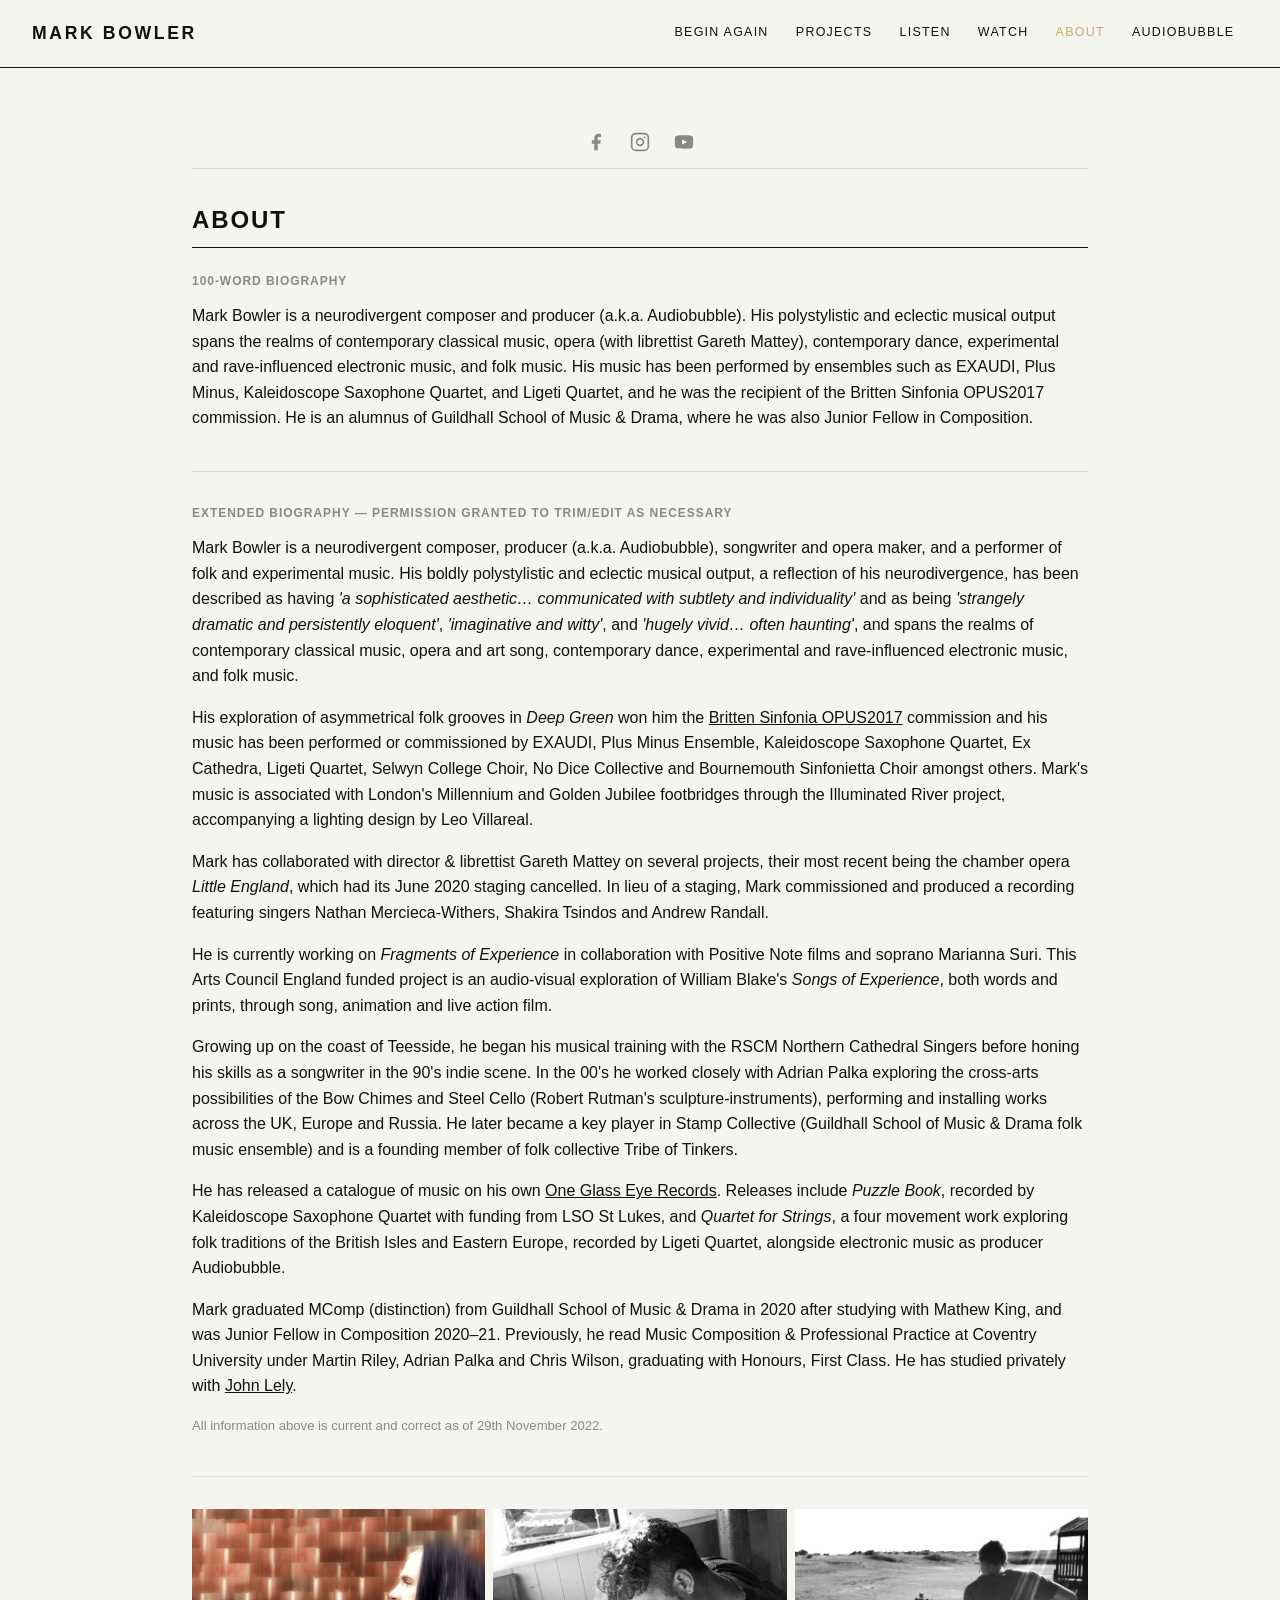
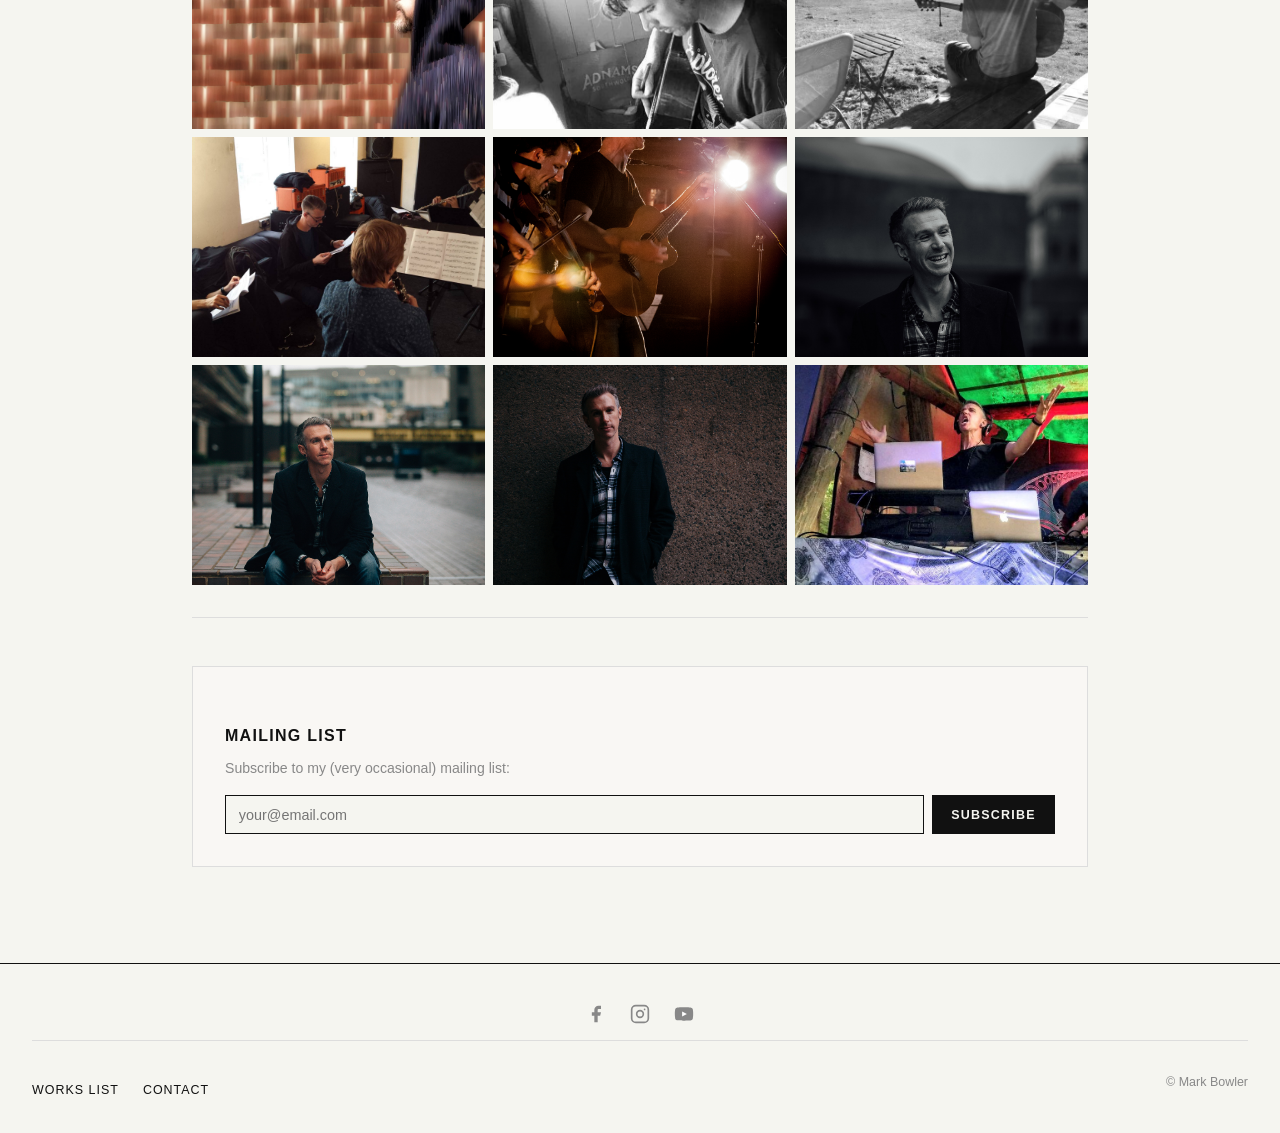
==== about.html @ 7967b2ca "Add files via upload" ====
<!DOCTYPE html>
<html lang="en">
<head>
  <meta charset="UTF-8">
  <meta name="viewport" content="width=device-width, initial-scale=1.0">
  <title>About – Mark Bowler</title>
  <link rel="stylesheet" href="css/style.css">
</head>
<body>

<header></header>

<main>
  <h2>About</h2>

  <section class="bio-section">
    <h3>100-word biography</h3>
    <p>
      Mark Bowler is a neurodivergent composer and producer (a.k.a. Audiobubble). His polystylistic
      and eclectic musical output spans the realms of contemporary classical music, opera (with
      librettist Gareth Mattey), contemporary dance, experimental and rave-influenced electronic music,
      and folk music. His music has been performed by ensembles such as EXAUDI, Plus Minus,
      Kaleidoscope Saxophone Quartet, and Ligeti Quartet, and he was the recipient of the Britten
      Sinfonia OPUS2017 commission. He is an alumnus of Guildhall School of Music &amp; Drama, where
      he was also Junior Fellow in Composition.
    </p>
  </section>

  <hr>

  <section class="bio-section">
    <h3>Extended biography — permission granted to trim/edit as necessary</h3>
    <p>
      Mark Bowler is a neurodivergent composer, producer (a.k.a. Audiobubble), songwriter and opera
      maker, and a performer of folk and experimental music. His boldly polystylistic and eclectic
      musical output, a reflection of his neurodivergence, has been described as having
      <em>'a sophisticated aesthetic… communicated with subtlety and individuality'</em> and as being
      <em>'strangely dramatic and persistently eloquent'</em>, <em>'imaginative and witty'</em>, and
      <em>'hugely vivid… often haunting'</em>, and spans the realms of contemporary classical music,
      opera and art song, contemporary dance, experimental and rave-influenced electronic music,
      and folk music.
    </p>
    <p>
      His exploration of asymmetrical folk grooves in <em>Deep Green</em> won him the
      <a href="https://mbmus.uk/OPUS2017" target="_blank" rel="noopener">Britten Sinfonia OPUS2017</a>
      commission and his music has been performed or commissioned by EXAUDI, Plus Minus Ensemble,
      Kaleidoscope Saxophone Quartet, Ex Cathedra, Ligeti Quartet, Selwyn College Choir, No Dice
      Collective and Bournemouth Sinfonietta Choir amongst others. Mark's music is associated with
      London's Millennium and Golden Jubilee footbridges through the Illuminated River project,
      accompanying a lighting design by Leo Villareal.
    </p>
    <p>
      Mark has collaborated with director &amp; librettist Gareth Mattey on several projects, their
      most recent being the chamber opera <em>Little England</em>, which had its June 2020 staging
      cancelled. In lieu of a staging, Mark commissioned and produced a recording featuring singers
      Nathan Mercieca-Withers, Shakira Tsindos and Andrew Randall.
    </p>
    <p>
      He is currently working on <em>Fragments of Experience</em> in collaboration with Positive Note
      films and soprano Marianna Suri. This Arts Council England funded project is an audio-visual
      exploration of William Blake's <em>Songs of Experience</em>, both words and prints, through song,
      animation and live action film.
    </p>
    <p>
      Growing up on the coast of Teesside, he began his musical training with the RSCM Northern
      Cathedral Singers before honing his skills as a songwriter in the 90's indie scene. In the
      00's he worked closely with Adrian Palka exploring the cross-arts possibilities of the Bow
      Chimes and Steel Cello (Robert Rutman's sculpture-instruments), performing and installing works
      across the UK, Europe and Russia. He later became a key player in Stamp Collective (Guildhall
      School of Music &amp; Drama folk music ensemble) and is a founding member of folk collective
      Tribe of Tinkers.
    </p>
    <p>
      He has released a catalogue of music on his own
      <a href="http://www.oneglasseye.co.uk/" target="_blank" rel="noopener">One Glass Eye Records</a>.
      Releases include <em>Puzzle Book</em>, recorded by Kaleidoscope Saxophone Quartet with funding
      from LSO St Lukes, and <em>Quartet for Strings</em>, a four movement work exploring folk
      traditions of the British Isles and Eastern Europe, recorded by Ligeti Quartet, alongside
      electronic music as producer Audiobubble.
    </p>
    <p>
      Mark graduated MComp (distinction) from Guildhall School of Music &amp; Drama in 2020 after
      studying with Mathew King, and was Junior Fellow in Composition 2020–21. Previously, he read
      Music Composition &amp; Professional Practice at Coventry University under Martin Riley, Adrian
      Palka and Chris Wilson, graduating with Honours, First Class. He has studied privately with
      <a href="http://johnlely.co.uk/" target="_blank" rel="noopener">John Lely</a>.
    </p>
    <p style="font-size:0.82rem;color:var(--mid);">All information above is current and correct as of 29th November 2022.</p>
  </section>

  <hr>

  <div class="photo-gallery">
    <a href="audiobubble-1920x1080_orig.jpg" target="_blank">
      <img src="images/audiobubble-1920x1080.jpg" alt="Audiobubble">
    </a>
    <a href="beach-hut-pic_orig.jpg" target="_blank">
      <img src="images/beach-hut-pic.jpg" alt="Mark Bowler – beach hut">
    </a>
    <a href="beach-hut_orig.jpg" target="_blank">
      <img src="images/beach-hut.jpg" alt="Mark Bowler – beach hut 2">
    </a>
    <a href="britten-sinfonia-2_orig.jpg" target="_blank">
      <img src="images/britten-sinfonia-2.jpg" alt="Britten Sinfonia">
    </a>
    <a href="img-8967_orig.jpg" target="_blank">
      <img src="images/img-8967.jpg" alt="Mark Bowler">
    </a>
    <a href="mark-bowler-2018-2_orig.jpg" target="_blank">
      <img src="images/mark-bowler-2018-2.jpg" alt="Mark Bowler 2018">
    </a>
    <a href="mark-bowler-2018-3_orig.jpg" target="_blank">
      <img src="images/mark-bowler-2018-3.jpg" alt="Mark Bowler 2018">
    </a>
    <a href="mark-bowler-2018-23_orig.jpg" target="_blank">
      <img src="images/mark-bowler-2018-23.jpg" alt="Mark Bowler 2018">
    </a>
    <a href="photo-2019-08-03-15-50-39-crop_orig.jpg" target="_blank">
      <img src="images/photo-2019-08-03-15-50-39-crop.jpg" alt="Mark Bowler 2019">
    </a>
  </div>

  <hr>

  <section class="mailing-list-section">
    <h3>Mailing List</h3>
    <p>Subscribe to my (very occasional) mailing list:</p>
    <form class="mailchimp-form" action="https://markbmusic.us15.list-manage.com/subscribe/post?u=b76125705f27b5b52a41dfa4a&id=9430c9284a" method="post" target="_blank" novalidate>
      <input type="email" name="EMAIL" placeholder="your@email.com" required>
      <div style="position:absolute;left:-5000px" aria-hidden="true"><input type="text" name="b_b76125705f27b5b52a41dfa4a_9430c9284a" tabindex="-1" value=""></div>
      <button type="submit">Subscribe</button>
    </form>
  </section>
</main>

<footer></footer>
<script src="shared.js"></script>
</body>
</html>
---- css/style.css ----
/* =============================================
   MARK BOWLER - markbmusic.co.uk
   Static site CSS
   ============================================= */

*, *::before, *::after {
  box-sizing: border-box;
  margin: 0;
  padding: 0;
}

:root {
  --black: #111111;
  --white: #f5f5f0;
  --accent: #c8a96e;
  --mid: #888;
  --light-border: #ddd;
  --font-serif: 'Georgia', 'Times New Roman', serif;
  --font-sans: 'Helvetica Neue', Arial, sans-serif;
}

html {
  font-size: 16px;
  scroll-behavior: smooth;
}

body {
  background: var(--white);
  color: var(--black);
  font-family: var(--font-sans);
  line-height: 1.6;
  min-height: 100vh;
  display: flex;
  flex-direction: column;
}

a {
  color: var(--black);
  text-decoration: underline;
}

a:hover {
  color: var(--accent);
}

img {
  max-width: 100%;
  height: auto;
  display: block;
}

/* =============================================
   HEADER / NAV
   ============================================= */

header {
  border-bottom: 1px solid var(--black);
  padding: 0 2rem;
  display: flex;
  align-items: center;
  justify-content: space-between;
  flex-wrap: wrap;
  gap: 1rem;
  position: sticky;
  top: 0;
  background: var(--white);
  z-index: 100;
}

.site-title {
  font-family: var(--font-sans);
  font-size: 1.1rem;
  font-weight: 700;
  letter-spacing: 0.15em;
  text-decoration: none;
  text-transform: uppercase;
  padding: 1.2rem 0;
  color: var(--black);
}

nav {
  display: flex;
  align-items: center;
  flex-wrap: wrap;
  gap: 0;
}

nav ul {
  list-style: none;
  display: flex;
  flex-wrap: wrap;
  align-items: center;
  gap: 0;
}

nav ul li {
  position: relative;
}

nav ul li a {
  display: block;
  padding: 1.2rem 0.85rem;
  font-size: 0.78rem;
  letter-spacing: 0.1em;
  text-transform: uppercase;
  text-decoration: none;
  font-weight: 500;
  white-space: nowrap;
  transition: color 0.2s;
}

nav ul li a:hover,
nav ul li a.active {
  color: var(--accent);
}

/* Dropdown */
nav ul li ul.dropdown {
  display: none;
  position: absolute;
  top: 100%;
  left: 0;
  background: var(--white);
  border: 1px solid var(--black);
  min-width: 220px;
  z-index: 200;
  flex-direction: column;
  gap: 0;
}

nav ul li:hover ul.dropdown {
  display: flex;
}

nav ul li ul.dropdown li a {
  padding: 0.7rem 1rem;
  font-size: 0.74rem;
  border-bottom: 1px solid var(--light-border);
}

nav ul li ul.dropdown li:last-child a {
  border-bottom: none;
}

/* Mobile nav toggle */
.nav-toggle {
  display: none;
  background: none;
  border: none;
  cursor: pointer;
  font-size: 1.4rem;
  padding: 0.5rem;
}

/* =============================================
   MAIN CONTENT
   ============================================= */

main {
  flex: 1;
  padding: 3rem 2rem;
  max-width: 960px;
  margin: 0 auto;
  width: 100%;
}

h1, h2, h3 {
  font-family: var(--font-sans);
  letter-spacing: 0.08em;
  text-transform: uppercase;
}

h2 {
  font-size: 1.5rem;
  margin-bottom: 1.5rem;
  padding-bottom: 0.5rem;
  border-bottom: 1px solid var(--black);
}

h3 {
  font-size: 1rem;
  margin: 1.5rem 0 0.5rem;
}

p {
  margin-bottom: 1rem;
}

hr {
  border: none;
  border-top: 1px solid var(--light-border);
  margin: 2rem 0;
}

blockquote {
  border-left: 3px solid var(--accent);
  padding-left: 1rem;
  margin: 1.5rem 0;
  color: #444;
  font-style: italic;
}

/* =============================================
   HOME PAGE
   ============================================= */

.home-intro {
  margin-bottom: 3rem;
}

.home-intro h2 {
  font-size: 2rem;
  border-bottom: none;
  margin-bottom: 1rem;
}

.home-intro p {
  font-size: 1.1rem;
  max-width: 640px;
  line-height: 1.8;
}

.home-featured {
  display: grid;
  grid-template-columns: 1fr 1fr;
  gap: 2rem;
  margin-bottom: 3rem;
  align-items: center;
}

.home-featured img {
  width: 100%;
}

.home-featured .featured-text p {
  margin-bottom: 0.5rem;
}

/* =============================================
   PROJECTS PAGE
   ============================================= */

.projects-grid {
  display: grid;
  grid-template-columns: repeat(2, 1fr);
  gap: 2rem;
  margin-top: 1.5rem;
}

.project-card {
  border: 1px solid var(--light-border);
  text-decoration: none;
  display: block;
  transition: border-color 0.2s;
}

.project-card:hover {
  border-color: var(--accent);
}

.project-card img {
  width: 100%;
}

.project-card .card-label {
  padding: 0.75rem 1rem;
  font-size: 0.8rem;
  letter-spacing: 0.08em;
  text-transform: uppercase;
  font-weight: 600;
}

/* =============================================
   PROJECT DETAIL PAGES
   ============================================= */

.project-hero {
  margin-bottom: 2rem;
}

.project-hero img {
  width: 100%;
  max-height: 400px;
  object-fit: cover;
}

.two-col {
  display: grid;
  grid-template-columns: 1fr 1fr;
  gap: 2rem;
  margin: 2rem 0;
}

.two-col.wide-left {
  grid-template-columns: 2fr 1fr;
}

.credits-box {
  background: #f0ede8;
  padding: 1.5rem;
  font-size: 0.85rem;
  line-height: 1.8;
}

.credits-box strong {
  display: block;
  margin-bottom: 0.5rem;
  font-size: 0.75rem;
  letter-spacing: 0.1em;
  text-transform: uppercase;
}

.team-grid {
  display: grid;
  grid-template-columns: repeat(4, 1fr);
  gap: 1.5rem;
  margin: 2rem 0;
}

.team-member {
  text-align: center;
}

.team-member img {
  width: 100%;
  aspect-ratio: 1;
  object-fit: cover;
  margin-bottom: 0.5rem;
}

.team-member a {
  font-size: 0.78rem;
  display: block;
  line-height: 1.4;
}

.photo-strip {
  display: grid;
  grid-template-columns: repeat(3, 1fr);
  gap: 0.5rem;
  margin: 2rem 0;
}

.photo-strip img {
  width: 100%;
  aspect-ratio: 4/3;
  object-fit: cover;
}

.photo-strip.two-up {
  grid-template-columns: 1fr 1fr;
}

.cta-links {
  margin: 1.5rem 0;
  display: flex;
  gap: 1rem;
  flex-wrap: wrap;
}

.btn {
  display: inline-block;
  padding: 0.7rem 1.4rem;
  font-size: 0.78rem;
  letter-spacing: 0.1em;
  text-transform: uppercase;
  font-weight: 600;
  text-decoration: none;
  border: 2px solid var(--black);
  transition: background 0.2s, color 0.2s;
}

.btn:hover {
  background: var(--black);
  color: var(--white);
}

.btn.btn-accent {
  border-color: var(--accent);
  color: var(--accent);
}

.btn.btn-accent:hover {
  background: var(--accent);
  color: var(--white);
}

.tracklist {
  list-style: none;
  font-size: 0.9rem;
  line-height: 2;
  border-top: 1px solid var(--light-border);
  padding-top: 1rem;
}

/* =============================================
   LISTEN PAGE
   ============================================= */

.bandcamp-grid {
  display: grid;
  grid-template-columns: repeat(3, 1fr);
  gap: 1.5rem;
  margin: 2rem 0;
}

.bandcamp-grid iframe {
  width: 100%;
}

/* =============================================
   WATCH PAGE
   ============================================= */

.video-grid {
  display: grid;
  grid-template-columns: repeat(2, 1fr);
  gap: 1.5rem;
  margin: 1.5rem 0;
}

.video-wrap {
  position: relative;
  padding-bottom: 56.25%;
  height: 0;
  overflow: hidden;
}

.video-wrap iframe {
  position: absolute;
  top: 0; left: 0;
  width: 100%; height: 100%;
  border: 0;
}

/* =============================================
   ABOUT PAGE
   ============================================= */

.bio-section {
  margin-bottom: 2.5rem;
}

.bio-section h3 {
  font-size: 0.75rem;
  color: var(--mid);
  margin-bottom: 0.75rem;
}

.photo-gallery {
  display: grid;
  grid-template-columns: repeat(3, 1fr);
  gap: 0.5rem;
  margin: 2rem 0;
}

.photo-gallery img {
  width: 100%;
  aspect-ratio: 4/3;
  object-fit: cover;
}

/* =============================================
   WORKS LIST PAGE
   ============================================= */

.works-list {
  list-style: none;
}

.works-list li {
  padding: 1rem 0;
  border-bottom: 1px solid var(--light-border);
  font-size: 0.92rem;
}

.works-list li strong {
  display: block;
  font-size: 1rem;
  margin-bottom: 0.2rem;
}

.works-list li .forces {
  color: var(--mid);
  font-size: 0.82rem;
  font-style: italic;
}

.works-list li .description {
  margin-top: 0.25rem;
}

.works-list li .links {
  margin-top: 0.4rem;
  font-size: 0.82rem;
}

/* =============================================
   CONTACT PAGE
   ============================================= */

.contact-intro {
  max-width: 560px;
  margin-bottom: 2rem;
}

.contact-form {
  max-width: 560px;
}

.contact-form .form-group {
  margin-bottom: 1.2rem;
}

.contact-form label {
  display: block;
  font-size: 0.78rem;
  letter-spacing: 0.08em;
  text-transform: uppercase;
  margin-bottom: 0.4rem;
  font-weight: 600;
}

.contact-form input,
.contact-form textarea {
  width: 100%;
  padding: 0.7rem;
  border: 1px solid var(--black);
  background: var(--white);
  font-family: var(--font-sans);
  font-size: 0.95rem;
}

.contact-form textarea {
  min-height: 150px;
  resize: vertical;
}

.contact-form input:focus,
.contact-form textarea:focus {
  outline: 2px solid var(--accent);
}

/* =============================================
   AUDIOBUBBLE PAGE
   ============================================= */

.audiobubble-hero {
  text-align: center;
  padding: 4rem 2rem;
  background: var(--black);
  color: var(--white);
  margin: -3rem -2rem 3rem;
}

.audiobubble-hero h2 {
  font-size: 3rem;
  color: var(--white);
  border-color: var(--white);
  letter-spacing: 0.2em;
  margin-bottom: 0.5rem;
}

.audiobubble-hero .tagline {
  font-size: 1rem;
  letter-spacing: 0.2em;
  text-transform: uppercase;
  color: var(--accent);
  margin-bottom: 2rem;
}

.audiobubble-hero .btn {
  border-color: var(--white);
  color: var(--white);
}

.audiobubble-hero .btn:hover {
  background: var(--white);
  color: var(--black);
}

/* =============================================
   MAILING LIST / MAILCHIMP
   ============================================= */

.mailing-list-section {
  margin: 3rem 0;
  padding: 2rem;
  border: 1px solid var(--light-border);
  background: #f9f7f4;
}

.mailing-list-section p {
  font-size: 0.88rem;
  color: var(--mid);
  margin-bottom: 1rem;
}

.mailchimp-form {
  display: flex;
  gap: 0.5rem;
  flex-wrap: wrap;
}

.mailchimp-form input[type="email"] {
  flex: 1;
  min-width: 200px;
  padding: 0.65rem 0.8rem;
  border: 1px solid var(--black);
  background: var(--white);
  font-size: 0.9rem;
}

.mailchimp-form button {
  padding: 0.65rem 1.2rem;
  background: var(--black);
  color: var(--white);
  border: none;
  font-size: 0.78rem;
  letter-spacing: 0.1em;
  text-transform: uppercase;
  cursor: pointer;
  font-weight: 600;
}

.mailchimp-form button:hover {
  background: var(--accent);
}

/* =============================================
   FOOTER
   ============================================= */

footer {
  border-top: 1px solid var(--black);
  padding: 1.5rem 2rem;
  display: flex;
  justify-content: space-between;
  align-items: center;
  flex-wrap: wrap;
  gap: 1rem;
  font-size: 0.78rem;
}

footer nav ul {
  gap: 1.5rem;
}

footer nav ul li a {
  padding: 0;
  font-size: 0.78rem;
  text-transform: uppercase;
  letter-spacing: 0.08em;
}

footer .copyright {
  color: var(--mid);
}

/* =============================================
   RESPONSIVE
   ============================================= */

@media (max-width: 768px) {
  header {
    padding: 0 1rem;
  }

  .nav-toggle {
    display: block;
  }

  nav {
    width: 100%;
    display: none;
  }

  nav.open {
    display: block;
    border-top: 1px solid var(--light-border);
    padding: 0.5rem 0;
  }

  nav ul {
    flex-direction: column;
    width: 100%;
  }

  nav ul li a {
    padding: 0.6rem 0;
  }

  nav ul li ul.dropdown {
    display: flex;
    position: static;
    border: none;
    border-left: 2px solid var(--accent);
    margin-left: 1rem;
    min-width: auto;
  }

  main {
    padding: 2rem 1rem;
  }

  .home-featured,
  .two-col,
  .two-col.wide-left,
  .projects-grid,
  .team-grid,
  .bandcamp-grid,
  .video-grid,
  .photo-strip,
  .photo-strip.two-up,
  .photo-gallery {
    grid-template-columns: 1fr;
  }

  .audiobubble-hero {
    margin: -2rem -1rem 2rem;
  }

  footer {
    flex-direction: column;
    text-align: center;
  }
}

/* =============================================
   SOCIAL LINKS
   ============================================= */

.social-bar {
  display: flex;
  justify-content: center;
  gap: 1.5rem;
  padding: 1rem 0;
}

.social-bar a {
  color: var(--mid);
  text-decoration: none;
  transition: color 0.2s;
  display: flex;
  align-items: center;
}

.social-bar a:hover {
  color: var(--accent);
}

.social-bar-top {
  border-bottom: 1px solid var(--light-border);
  margin-bottom: 2rem;
}

footer .social-bar {
  border-bottom: 1px solid var(--light-border);
  margin-bottom: 1rem;
  width: 100%;
}
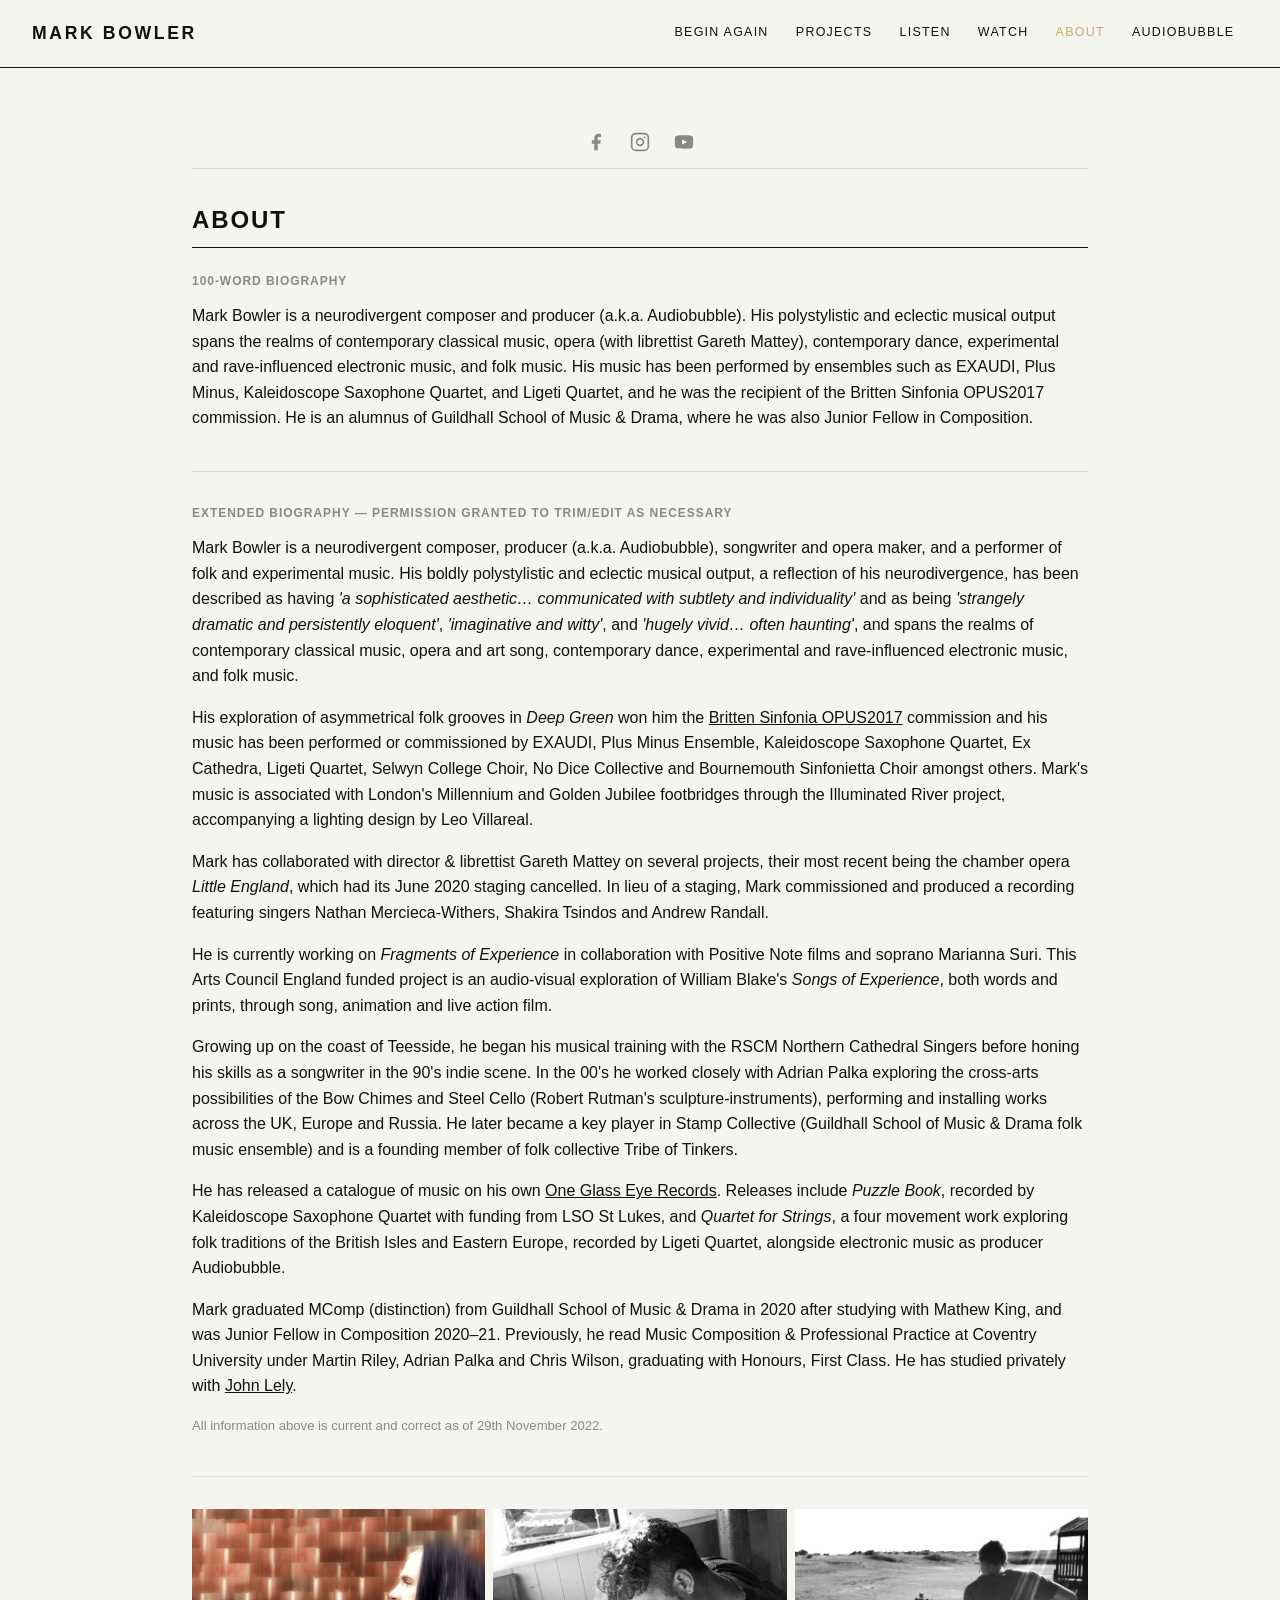
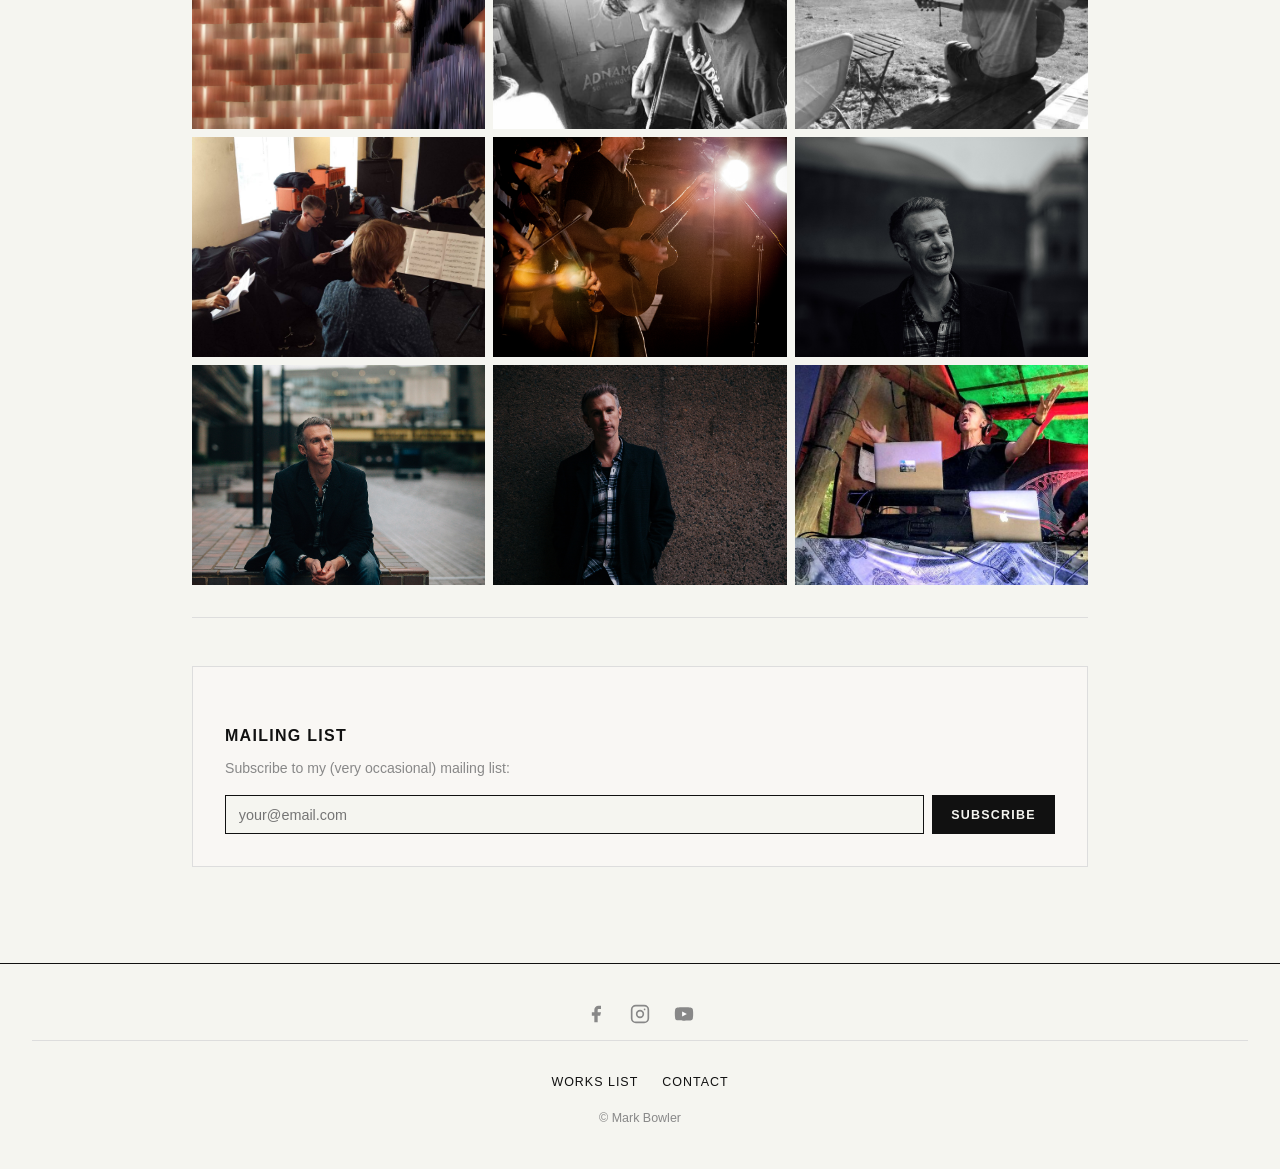
==== commit 154d8170: "Update about.html" ====
--- a/about.html
+++ b/about.html
@@ -91,31 +91,31 @@
   <hr>
 
   <div class="photo-gallery">
-    <a href="audiobubble-1920x1080_orig.jpg" target="_blank">
+    <a href="images/audiobubble-1920x1080_orig.jpg" target="_blank">
       <img src="images/audiobubble-1920x1080.jpg" alt="Audiobubble">
     </a>
-    <a href="beach-hut-pic_orig.jpg" target="_blank">
+    <a href="images/beach-hut-pic_orig.jpg" target="_blank">
       <img src="images/beach-hut-pic.jpg" alt="Mark Bowler – beach hut">
     </a>
-    <a href="beach-hut_orig.jpg" target="_blank">
+    <a href="images/beach-hut_orig.jpg" target="_blank">
       <img src="images/beach-hut.jpg" alt="Mark Bowler – beach hut 2">
     </a>
-    <a href="britten-sinfonia-2_orig.jpg" target="_blank">
+    <a href="images/britten-sinfonia-2_orig.jpg" target="_blank">
       <img src="images/britten-sinfonia-2.jpg" alt="Britten Sinfonia">
     </a>
-    <a href="img-8967_orig.jpg" target="_blank">
+    <a href="images/img-8967_orig.jpg" target="_blank">
       <img src="images/img-8967.jpg" alt="Mark Bowler">
     </a>
-    <a href="mark-bowler-2018-2_orig.jpg" target="_blank">
+    <a href="images/mark-bowler-2018-2_orig.jpg" target="_blank">
       <img src="images/mark-bowler-2018-2.jpg" alt="Mark Bowler 2018">
     </a>
-    <a href="mark-bowler-2018-3_orig.jpg" target="_blank">
+    <a href="images/mark-bowler-2018-3_orig.jpg" target="_blank">
       <img src="images/mark-bowler-2018-3.jpg" alt="Mark Bowler 2018">
     </a>
-    <a href="mark-bowler-2018-23_orig.jpg" target="_blank">
+    <a href="images/mark-bowler-2018-23_orig.jpg" target="_blank">
       <img src="images/mark-bowler-2018-23.jpg" alt="Mark Bowler 2018">
     </a>
-    <a href="photo-2019-08-03-15-50-39-crop_orig.jpg" target="_blank">
+    <a href="images/photo-2019-08-03-15-50-39-crop_orig.jpg" target="_blank">
       <img src="images/photo-2019-08-03-15-50-39-crop.jpg" alt="Mark Bowler 2019">
     </a>
   </div>
--- a/css/style.css
+++ b/css/style.css
@@ -759,3 +759,14 @@
   margin-bottom: 1rem;
   width: 100%;
 }
+
+/* Footer — centre nav below social icons */
+footer {
+  flex-direction: column;
+  align-items: center;
+  text-align: center;
+}
+
+footer nav ul {
+  justify-content: center;
+}
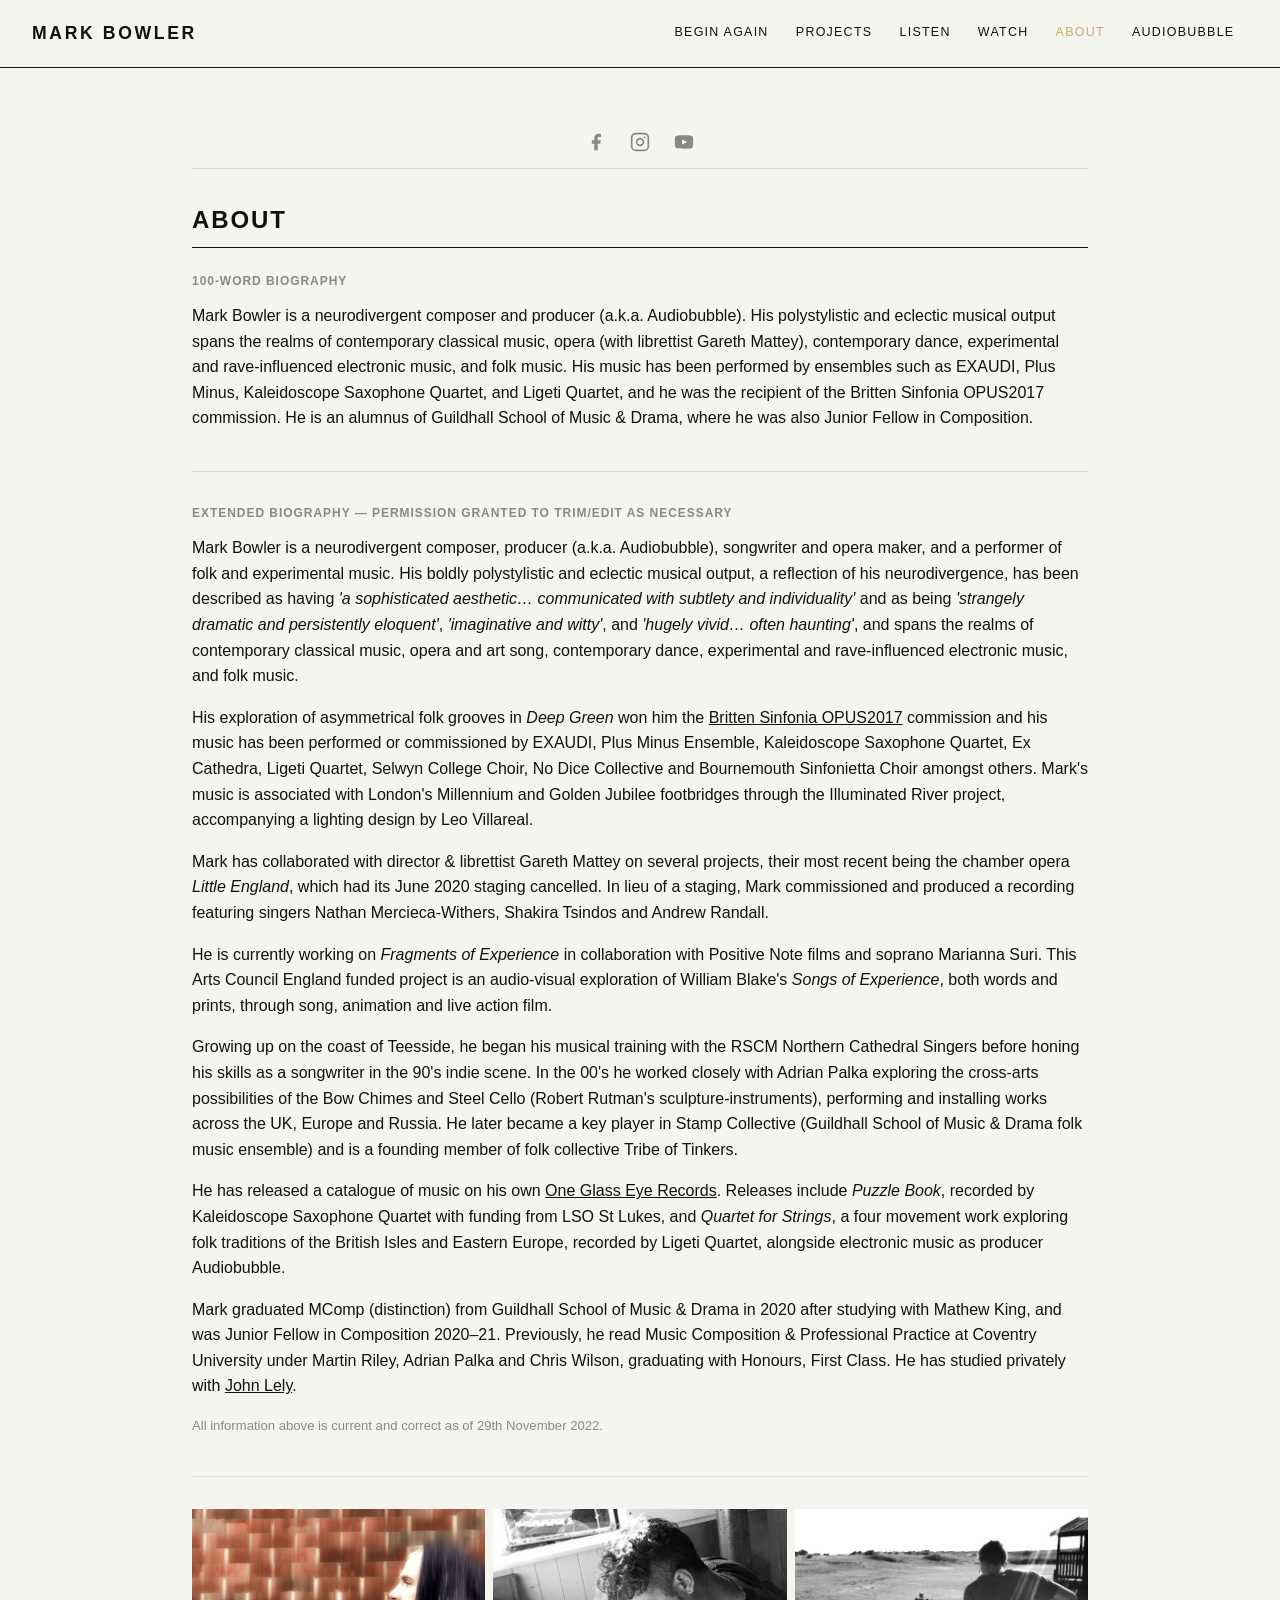
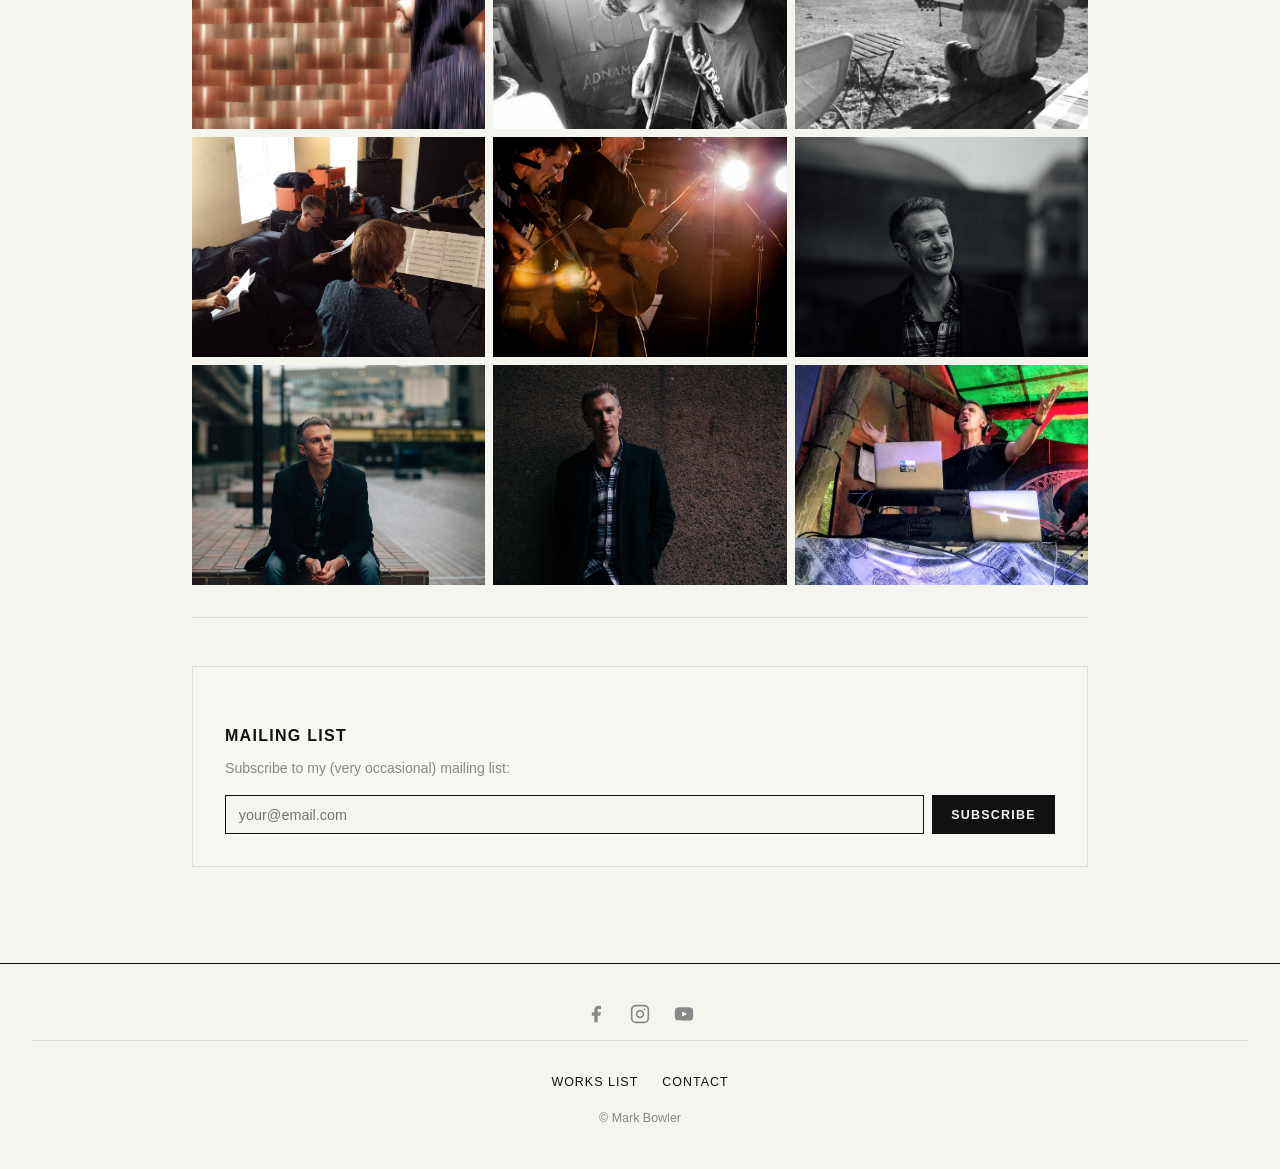
==== commit 87cd7555: "Update about.html" ====
--- a/about.html
+++ b/about.html
@@ -91,31 +91,31 @@
   <hr>
 
   <div class="photo-gallery">
-    <a href="images/audiobubble-1920x1080_orig.jpg" target="_blank">
+    <a href="images/audiobubble-1920x1080.jpg" target="_blank">
       <img src="images/audiobubble-1920x1080.jpg" alt="Audiobubble">
     </a>
-    <a href="images/beach-hut-pic_orig.jpg" target="_blank">
+    <a href="images/beach-hut-pic.jpg" target="_blank">
       <img src="images/beach-hut-pic.jpg" alt="Mark Bowler – beach hut">
     </a>
-    <a href="images/beach-hut_orig.jpg" target="_blank">
+    <a href="images/beach-hut.jpg" target="_blank">
       <img src="images/beach-hut.jpg" alt="Mark Bowler – beach hut 2">
     </a>
     <a href="images/britten-sinfonia-2_orig.jpg" target="_blank">
-      <img src="images/britten-sinfonia-2.jpg" alt="Britten Sinfonia">
+      <img src="images/britten-sinfonia-2_orig.jpg" alt="Britten Sinfonia">
     </a>
-    <a href="images/img-8967_orig.jpg" target="_blank">
+    <a href="images/img-8967.jpg" target="_blank">
       <img src="images/img-8967.jpg" alt="Mark Bowler">
     </a>
-    <a href="images/mark-bowler-2018-2_orig.jpg" target="_blank">
+    <a href="images/mark-bowler-2018-2.jpg" target="_blank">
       <img src="images/mark-bowler-2018-2.jpg" alt="Mark Bowler 2018">
     </a>
-    <a href="images/mark-bowler-2018-3_orig.jpg" target="_blank">
+    <a href="images/mark-bowler-2018-3.jpg" target="_blank">
       <img src="images/mark-bowler-2018-3.jpg" alt="Mark Bowler 2018">
     </a>
-    <a href="images/mark-bowler-2018-23_orig.jpg" target="_blank">
+    <a href="images/mark-bowler-2018-23.jpg" target="_blank">
       <img src="images/mark-bowler-2018-23.jpg" alt="Mark Bowler 2018">
     </a>
-    <a href="images/photo-2019-08-03-15-50-39-crop_orig.jpg" target="_blank">
+    <a href="images/photo-2019-08-03-15-50-39-crop.jpg" target="_blank">
       <img src="images/photo-2019-08-03-15-50-39-crop.jpg" alt="Mark Bowler 2019">
     </a>
   </div>
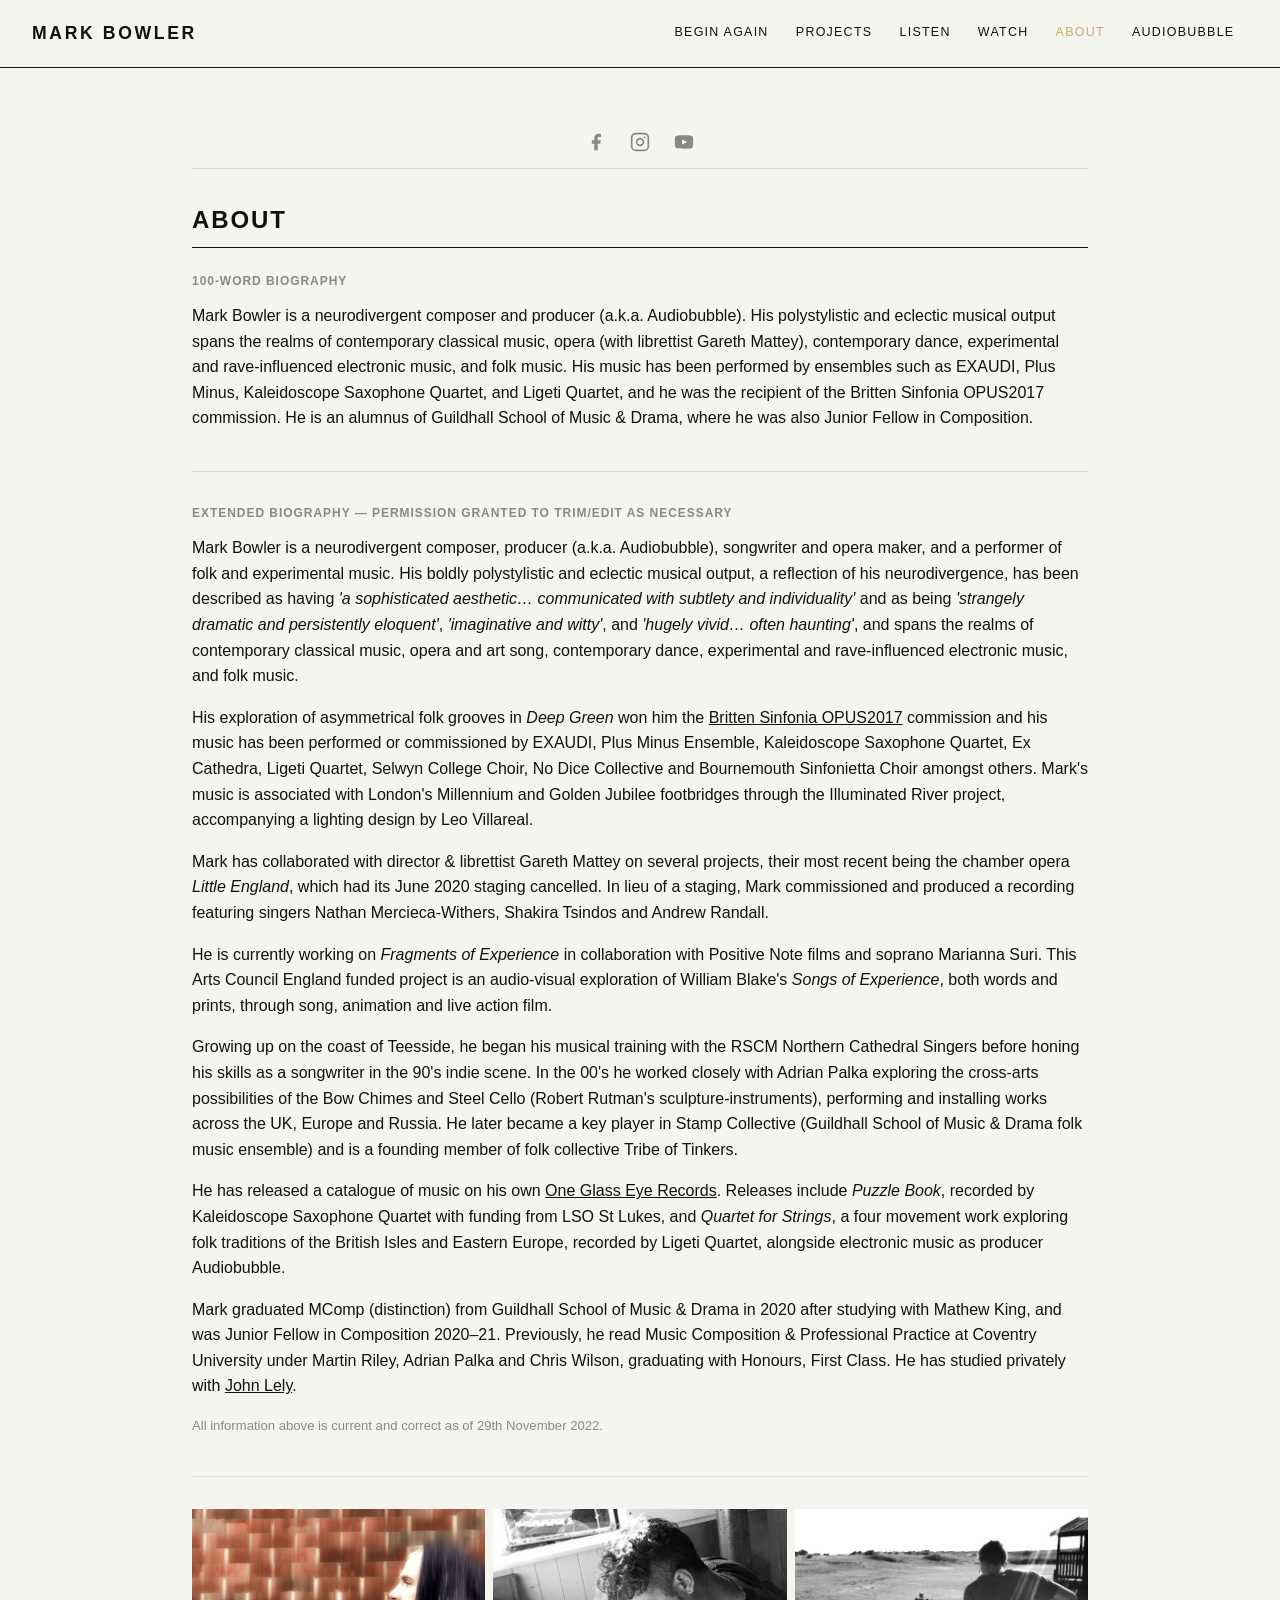
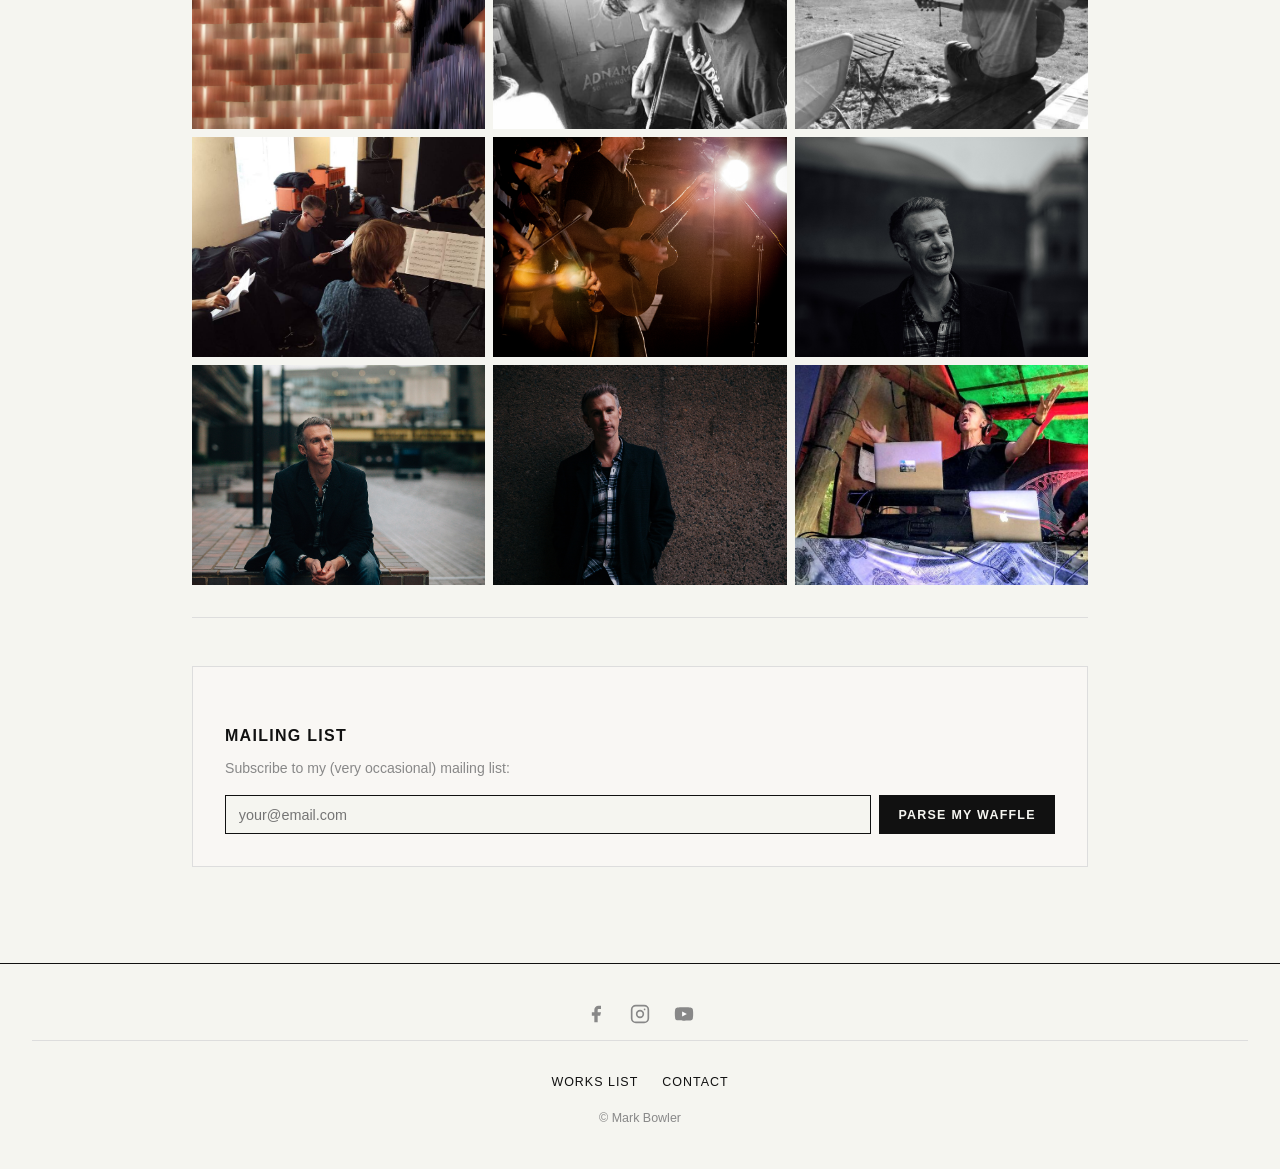
==== commit 15ef1e6e: "Update about.html" ====
--- a/about.html
+++ b/about.html
@@ -5,6 +5,7 @@
   <meta name="viewport" content="width=device-width, initial-scale=1.0">
   <title>About – Mark Bowler</title>
   <link rel="stylesheet" href="css/style.css">
+  <meta name="description" content="About Mark Bowler — neurodivergent composer, producer and occasional ku poet. Alumni of Guildhall School of Music and Drama, recipient of the Britten Sinfonia OPUS2017 commission.">
 </head>
 <body>
 
@@ -122,15 +123,22 @@
 
   <hr>
 
-  <section class="mailing-list-section">
-    <h3>Mailing List</h3>
-    <p>Subscribe to my (very occasional) mailing list:</p>
-    <form class="mailchimp-form" action="https://markbmusic.us15.list-manage.com/subscribe/post?u=b76125705f27b5b52a41dfa4a&id=9430c9284a" method="post" target="_blank" novalidate>
-      <input type="email" name="EMAIL" placeholder="your@email.com" required>
-      <div style="position:absolute;left:-5000px" aria-hidden="true"><input type="text" name="b_b76125705f27b5b52a41dfa4a_9430c9284a" tabindex="-1" value=""></div>
-      <button type="submit">Subscribe</button>
-    </form>
-  </section>
+ <section class="mailing-list-section">
+  <h3>Mailing List</h3>
+  <p>Subscribe to my (very occasional) mailing list:</p>
+  <form class="mailchimp-form"
+        action="https://markbmusic.us15.list-manage.com/subscribe/post?u=b76125705f27b5b52a41dfa4a&amp;id=9430c9284a&amp;f_id=000b92e0f0"
+        method="post"
+        target="_blank"
+        novalidate>
+    <input type="email" name="EMAIL" placeholder="your@email.com" required>
+    <!-- Anti-bot field — do not remove -->
+    <div style="position:absolute;left:-5000px" aria-hidden="true">
+      <input type="text" name="b_b76125705f27b5b52a41dfa4a_9430c9284a" tabindex="-1" value="">
+    </div>
+    <button type="submit">Parse my waffle</button>
+  </form>
+</section>
 </main>
 
 <footer></footer>
